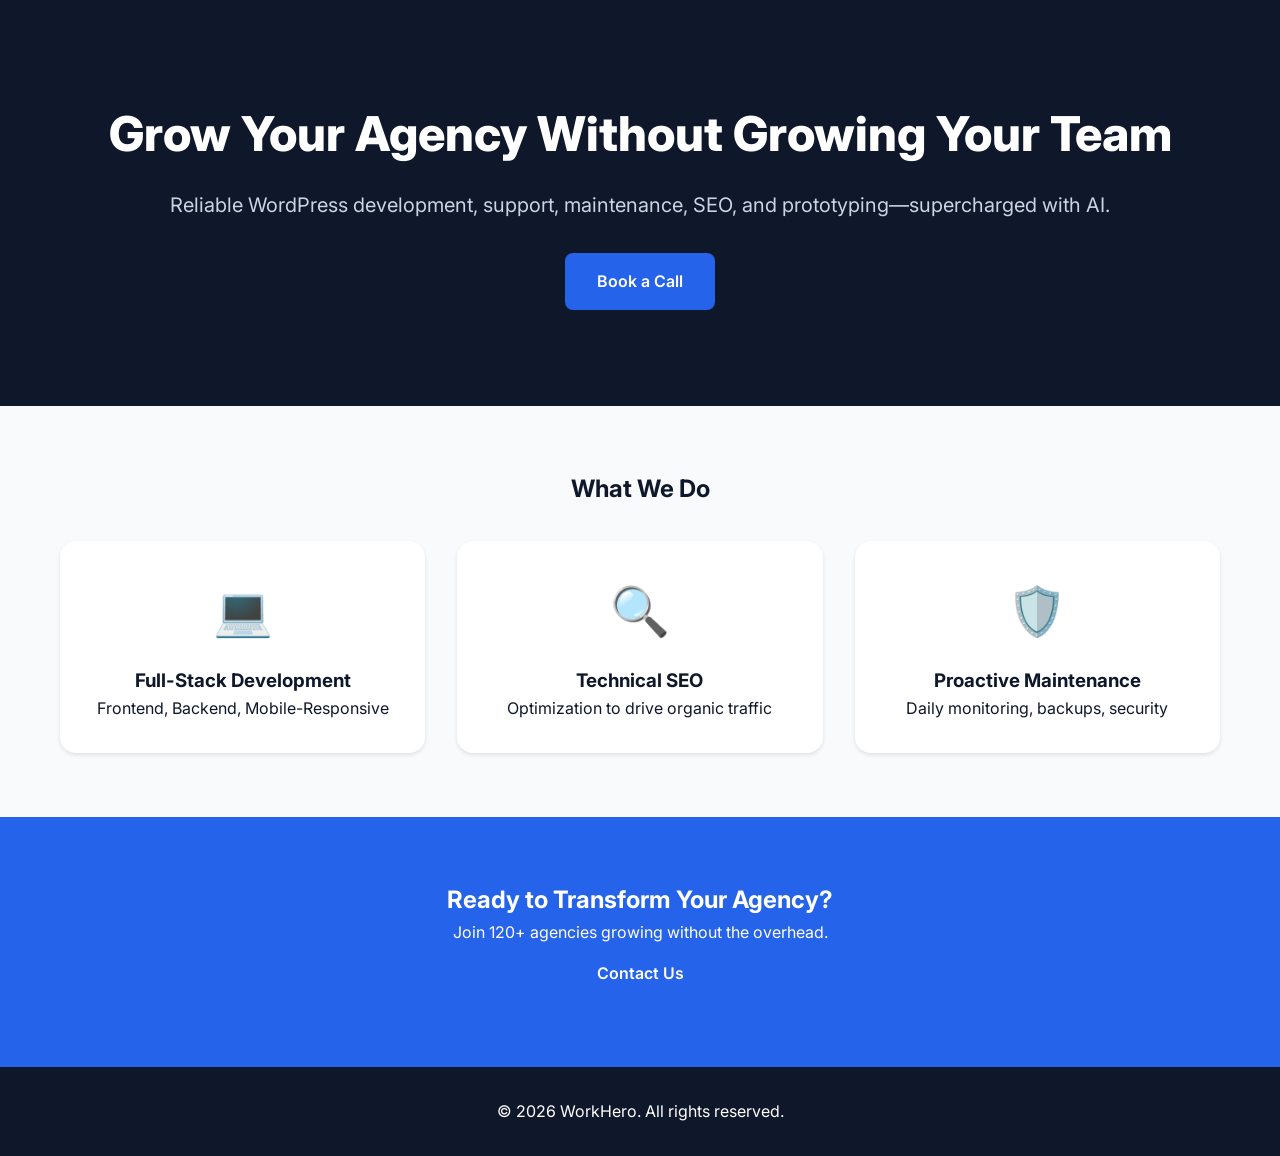
==== index.html @ 6fccb085 "Clean GitHub Pages - No custom domain" ====
<!DOCTYPE html>
<html lang="en">
<head>
    <meta charset="UTF-8">
    <meta name="viewport" content="width=device-width, initial-scale=1.0">
    <title>WorkHero - Grow Your Agency</title>
    <meta name="description" content="WordPress development for agencies">
    <link href="https://fonts.googleapis.com/css2?family=Inter:wght@300;400;600;700;800&display=swap" rel="stylesheet">
    <style>
        *{margin:0;padding:0;box-sizing:border-box}
        body{font-family:Inter,sans-serif;line-height:1.6;color:#0f172a;background:#f8fafc}
        .container{max-width:1200px;margin:0 auto;padding:0 20px}
        .hero{background:#0f172a;color:#fff;padding:6rem 0;text-align:center}
        .hero h1{font-size:3rem;font-weight:800;margin-bottom:1rem}
        .hero p{font-size:1.25rem;color:#cbd5e1;margin-bottom:2rem}
        .btn{display:inline-block;padding:1rem 2rem;border-radius:8px;text-decoration:none;font-weight:600}
        .btn-primary{background:#2563eb;color:#fff}
        .btn-primary:hover{background:#1d4ed8}
        .features{padding:4rem 0}
        .features h2{text-align:center;margin-bottom:2rem}
        .feature-grid{display:grid;grid-template-columns:repeat(auto-fit,minmax(280px,1fr));gap:2rem}
        .feature-card{background:#fff;padding:2rem;border-radius:16px;box-shadow:0 2px 4px rgba(0,0,0,0.1);text-align:center}
        .feature-icon{font-size:3rem;margin-bottom:1rem}
        .contact{padding:4rem 0;text-align:center;background:#2563eb;color:#fff}
        footer{text-align:center;padding:2rem;background:#0f172a;color:#fff}
    </style>
</head>
<body>
    <div class="hero">
        <div class="container">
            <h1>Grow Your Agency Without Growing Your Team</h1>
            <p>Reliable WordPress development, support, maintenance, SEO, and prototyping—supercharged with AI.</p>
            <a href="#contact" class="btn btn-primary">Book a Call</a>
        </div>
    </div>

    <div class="features" id="contact">
        <div class="container">
            <h2>What We Do</h2>
            <div class="feature-grid">
                <div class="feature-card">
                    <div class="feature-icon">💻</div>
                    <h3>Full-Stack Development</h3>
                    <p>Frontend, Backend, Mobile-Responsive</p>
                </div>
                <div class="feature-card">
                    <div class="feature-icon">🔍</div>
                    <h3>Technical SEO</h3>
                    <p>Optimization to drive organic traffic</p>
                </div>
                <div class="feature-card">
                    <div class="feature-icon">🛡️</div>
                    <h3>Proactive Maintenance</h3>
                    <p>Daily monitoring, backups, security</p>
                </div>
            </div>
        </div>
    </div>

    <div class="contact">
        <div class="container">
            <h2>Ready to Transform Your Agency?</h2>
            <p>Join 120+ agencies growing without the overhead.</p>
            <a href="mailto:hello@workhero.com" class="btn btn-primary">Contact Us</a>
        </div>
    </div>

    <footer>
        <p>&copy; 2026 WorkHero. All rights reserved.</p>
    </footer>
</body>
</html>
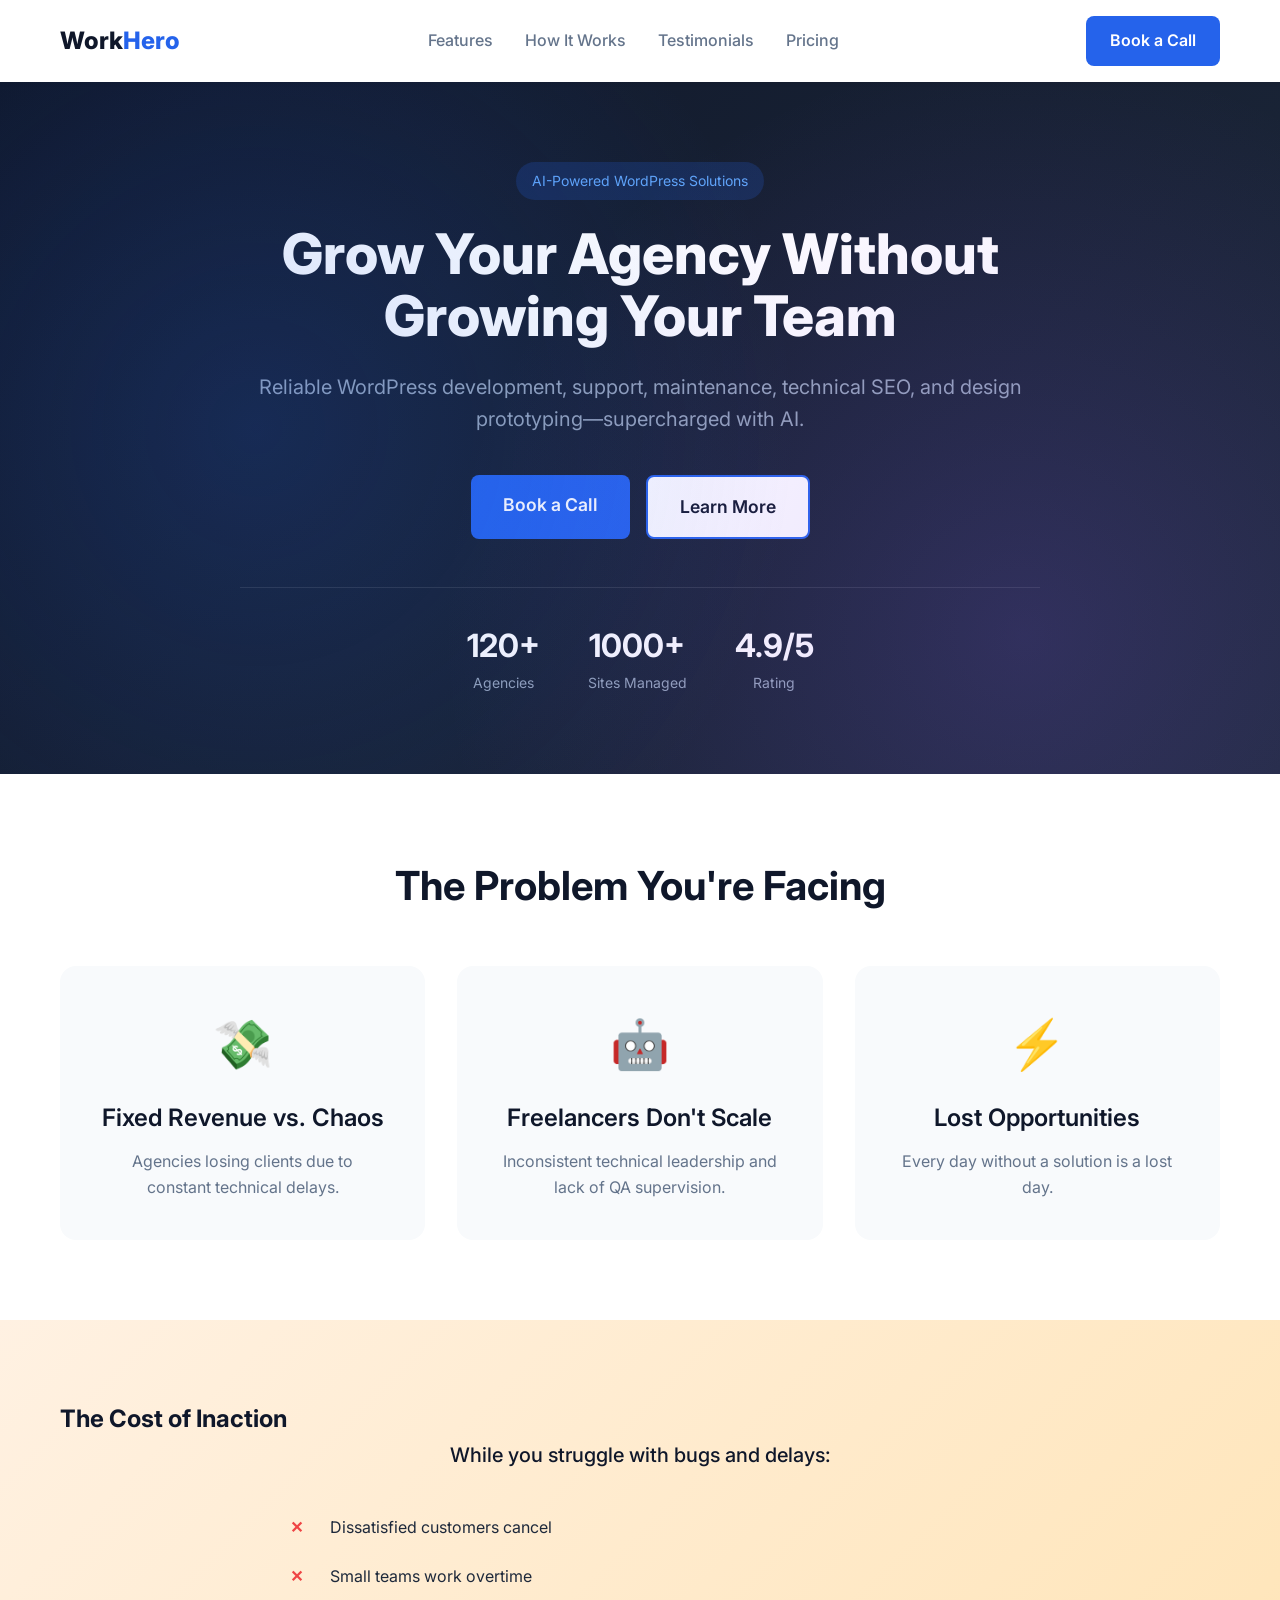
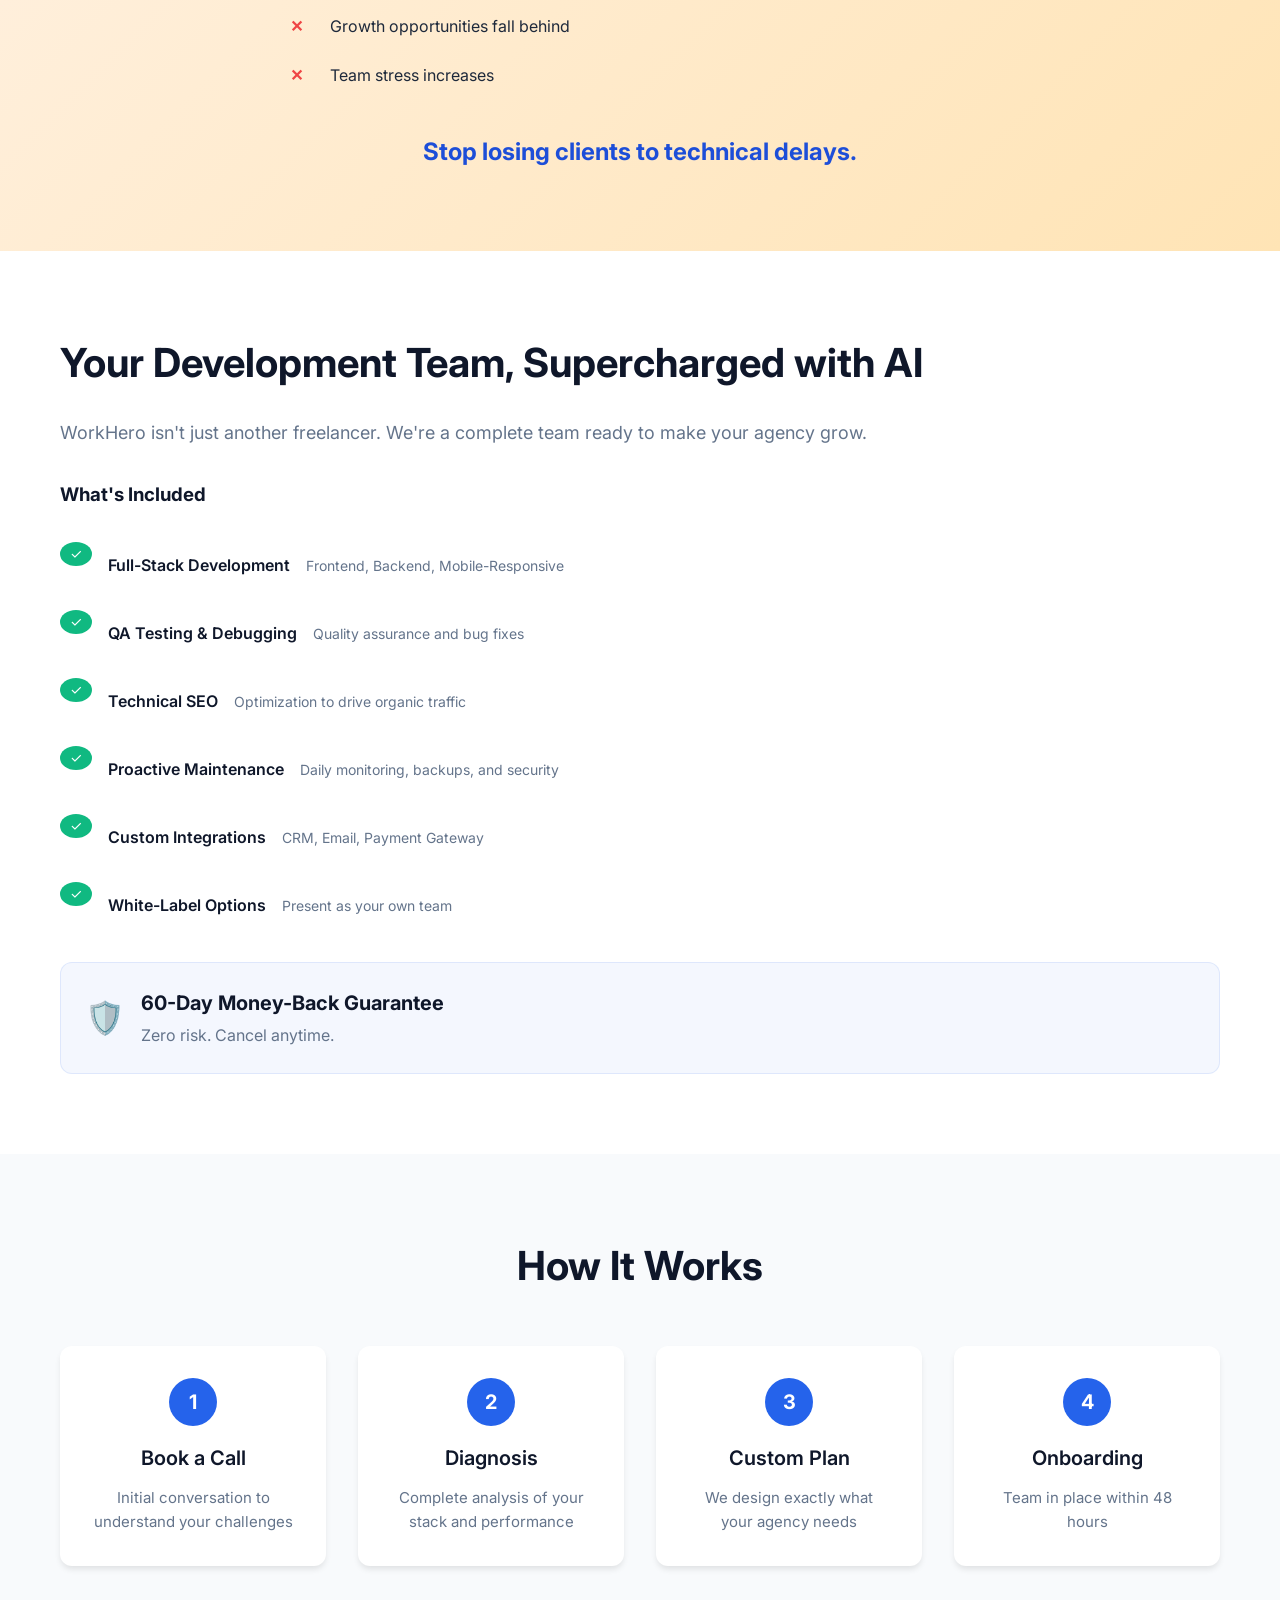
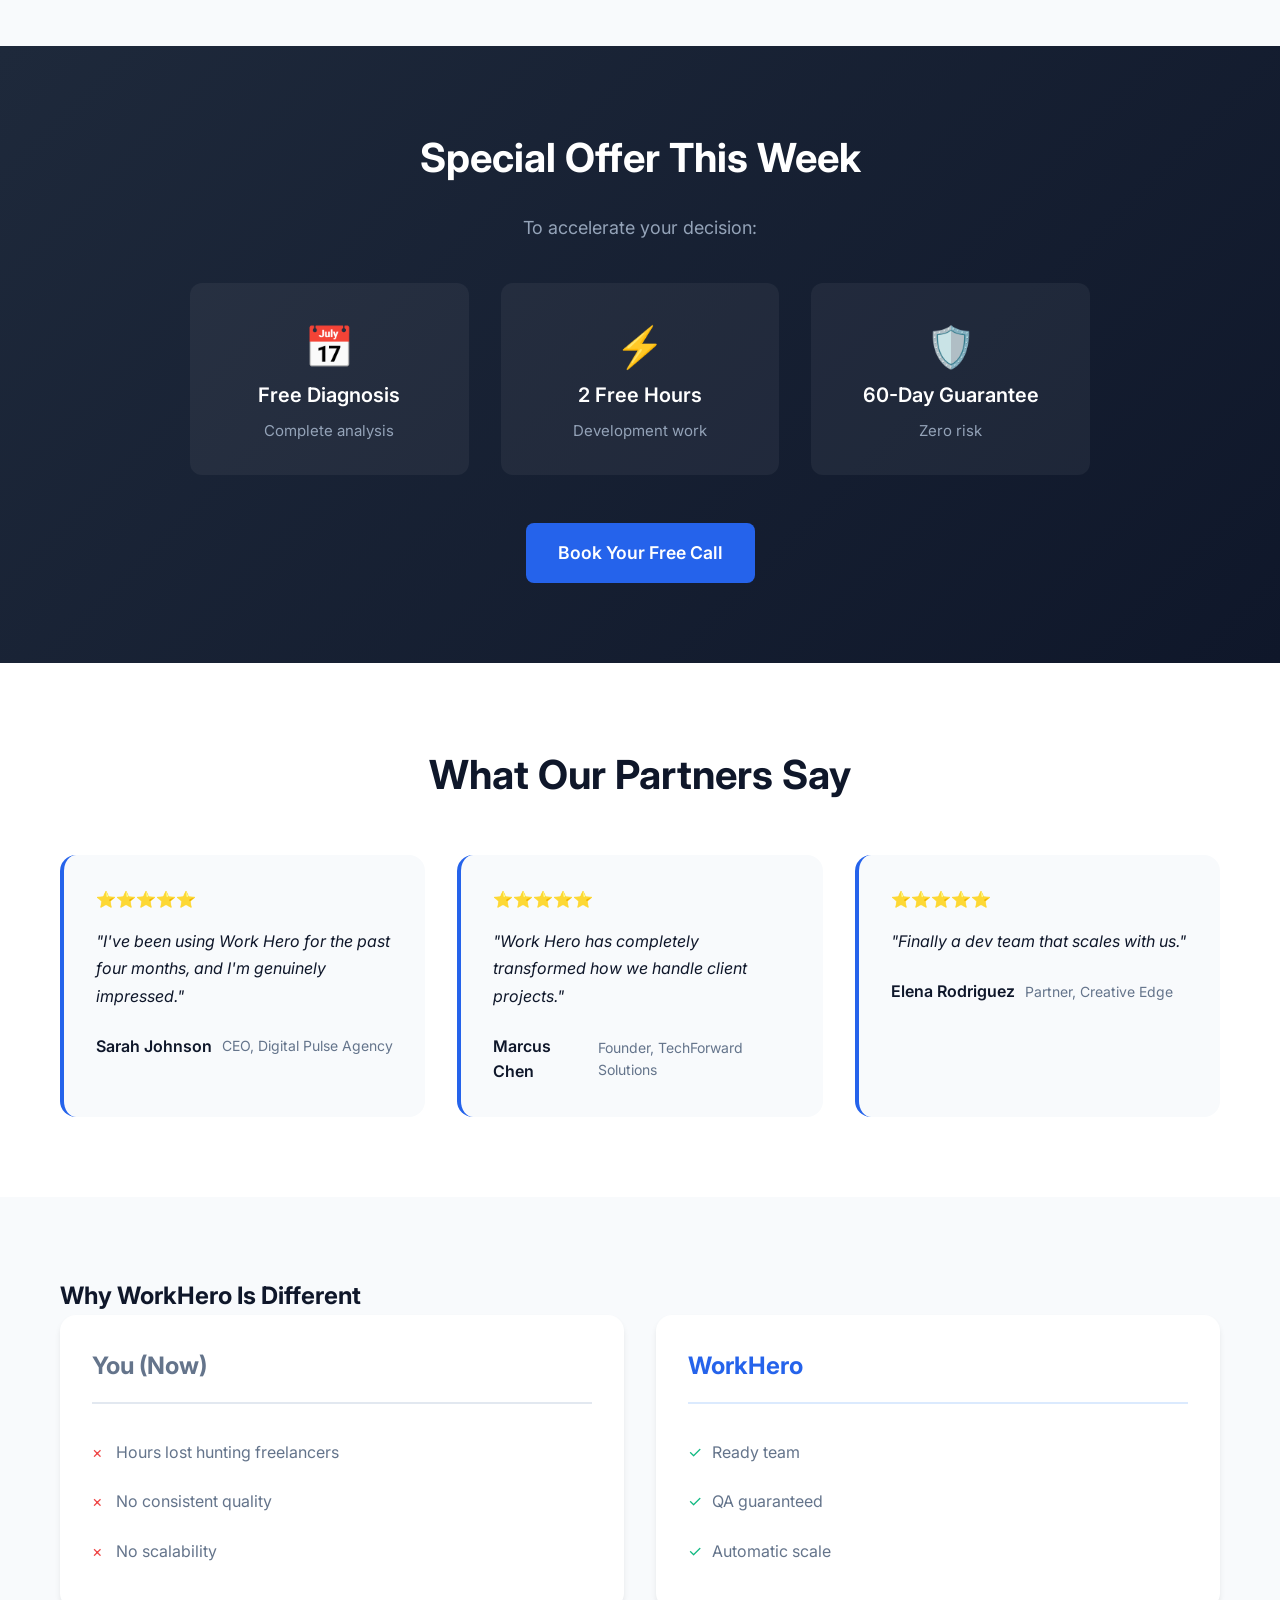
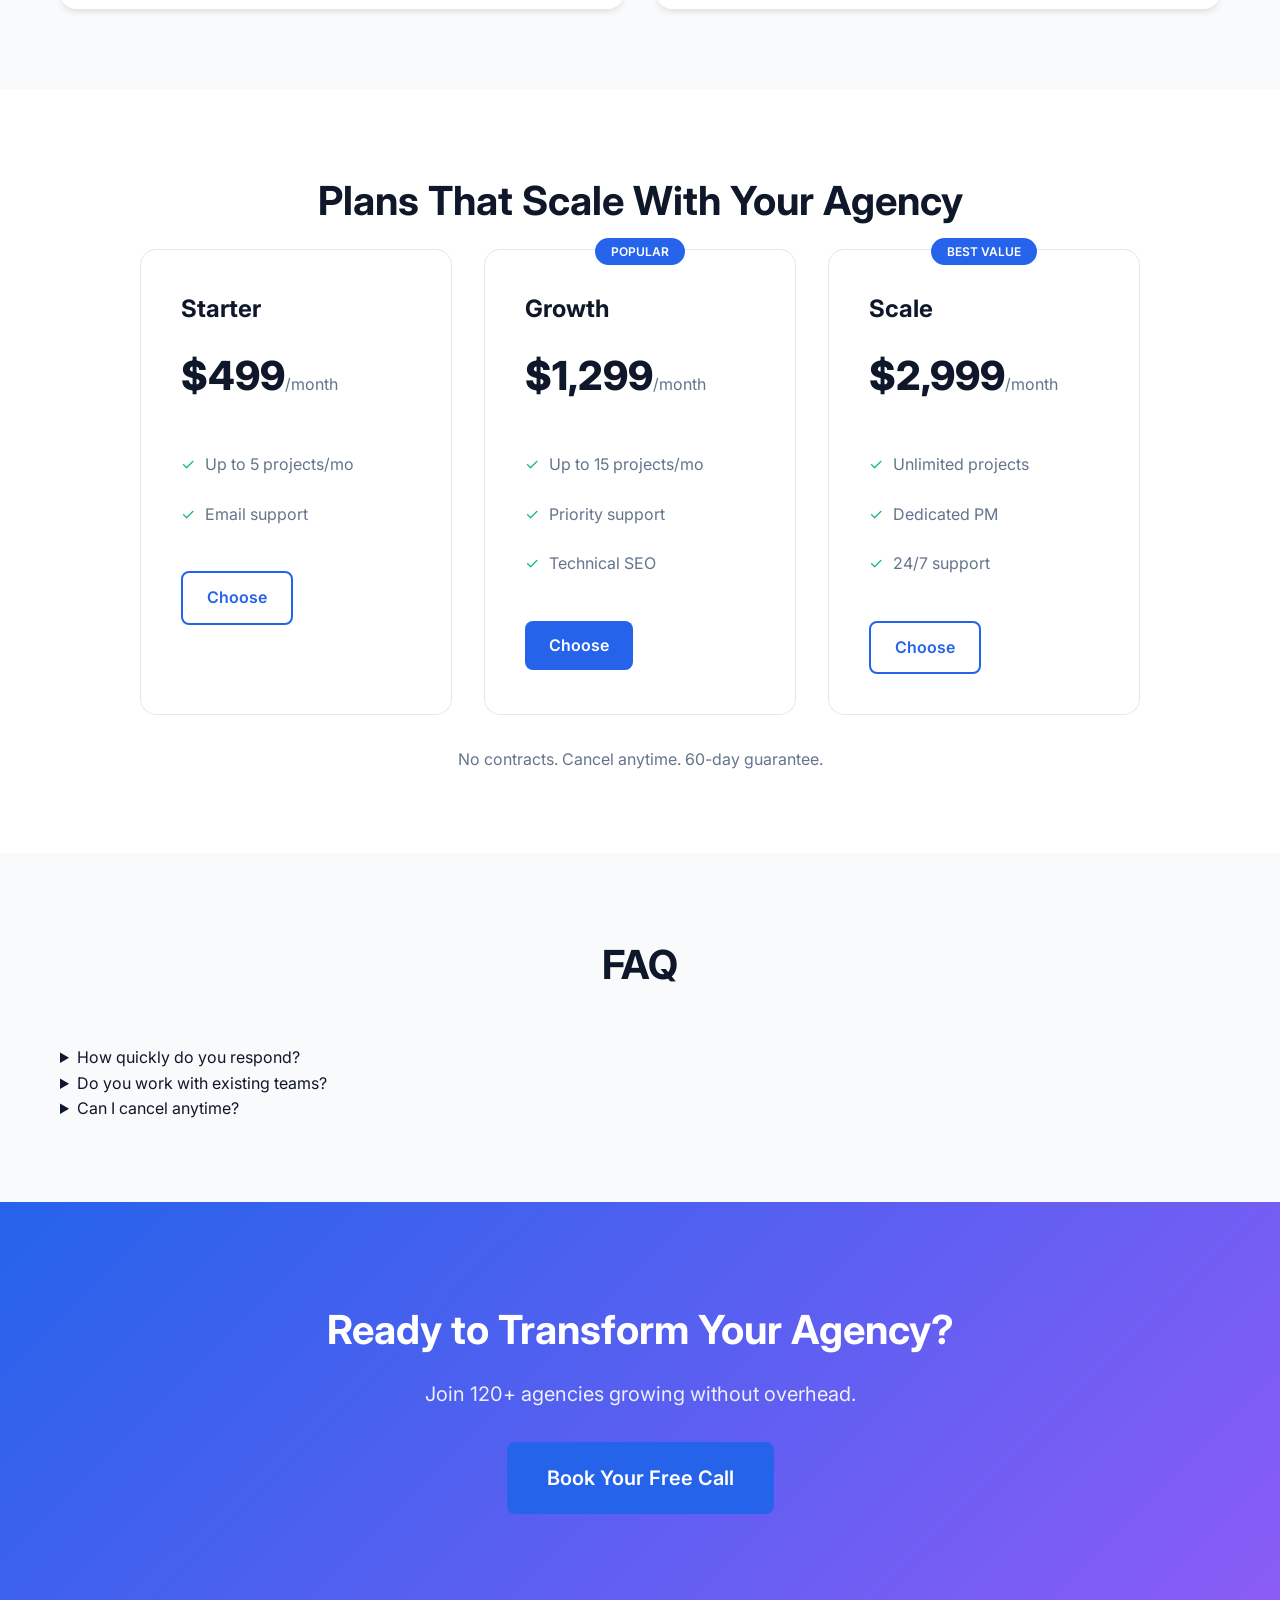
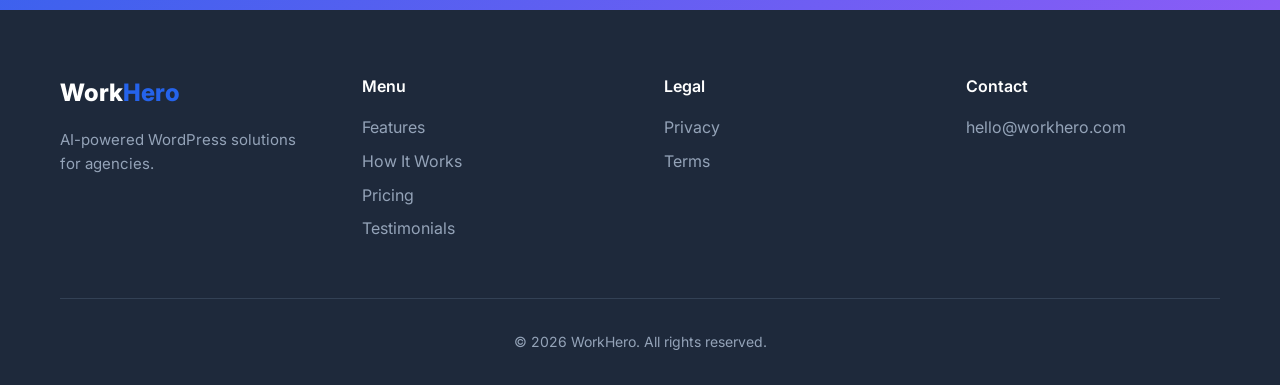
==== commit 484df31c: "Complete WorkHero Landing Page - full English version" ====
--- a/index.html
+++ b/index.html
@@ -3,70 +3,204 @@
 <head>
     <meta charset="UTF-8">
     <meta name="viewport" content="width=device-width, initial-scale=1.0">
-    <title>WorkHero - Grow Your Agency</title>
-    <meta name="description" content="WordPress development for agencies">
-    <link href="https://fonts.googleapis.com/css2?family=Inter:wght@300;400;600;700;800&display=swap" rel="stylesheet">
-    <style>
-        *{margin:0;padding:0;box-sizing:border-box}
-        body{font-family:Inter,sans-serif;line-height:1.6;color:#0f172a;background:#f8fafc}
-        .container{max-width:1200px;margin:0 auto;padding:0 20px}
-        .hero{background:#0f172a;color:#fff;padding:6rem 0;text-align:center}
-        .hero h1{font-size:3rem;font-weight:800;margin-bottom:1rem}
-        .hero p{font-size:1.25rem;color:#cbd5e1;margin-bottom:2rem}
-        .btn{display:inline-block;padding:1rem 2rem;border-radius:8px;text-decoration:none;font-weight:600}
-        .btn-primary{background:#2563eb;color:#fff}
-        .btn-primary:hover{background:#1d4ed8}
-        .features{padding:4rem 0}
-        .features h2{text-align:center;margin-bottom:2rem}
-        .feature-grid{display:grid;grid-template-columns:repeat(auto-fit,minmax(280px,1fr));gap:2rem}
-        .feature-card{background:#fff;padding:2rem;border-radius:16px;box-shadow:0 2px 4px rgba(0,0,0,0.1);text-align:center}
-        .feature-icon{font-size:3rem;margin-bottom:1rem}
-        .contact{padding:4rem 0;text-align:center;background:#2563eb;color:#fff}
-        footer{text-align:center;padding:2rem;background:#0f172a;color:#fff}
-    </style>
+    <title>WorkHero - Grow Your Agency Without Growing Your Team</title>
+    <meta name="description" content="Reliable WordPress development, support, maintenance, SEO & prototyping—supercharged with AI">
+    <link rel="stylesheet" href="styles.css">
+    <link rel="preconnect" href="https://fonts.googleapis.com">
+    <link rel="preconnect" href="https://fonts.gstatic.com" crossorigin>
+    <link href="https://fonts.googleapis.com/css2?family=Inter:wght@300;400;500;600;700;800&display=swap" rel="stylesheet">
 </head>
 <body>
-    <div class="hero">
-        <div class="container">
-            <h1>Grow Your Agency Without Growing Your Team</h1>
-            <p>Reliable WordPress development, support, maintenance, SEO, and prototyping—supercharged with AI.</p>
-            <a href="#contact" class="btn btn-primary">Book a Call</a>
+    <!-- Navigation -->
+    <nav class="navbar">
+        <div class="container">
+            <div class="logo">Work<span class="logo-highlight">Hero</span></div>
+            <ul class="nav-links">
+                <li><a href="#features">Features</a></li>
+                <li><a href="#how-it-works">How It Works</a></li>
+                <li><a href="#testimonials">Testimonials</a></li>
+                <li><a href="#pricing">Pricing</a></li>
+            </ul>
+            <a href="#cta" class="btn btn-primary">Book a Call</a>
+        </div>
+    </nav>
+
+    <!-- Hero Section -->
+    <header class="hero" id="cta">
+        <div class="container">
+            <div class="hero-content">
+                <span class="badge">AI-Powered WordPress Solutions</span>
+                <h1 class="hero-headline">Grow Your Agency Without Growing Your Team</h1>
+                <p class="hero-subheadline">Reliable WordPress development, support, maintenance, technical SEO, and design prototyping—supercharged with AI.</p>
+                <div class="hero-cta">
+                    <a href="#cta" class="btn btn-primary btn-lg">Book a Call</a>
+                    <a href="#how-it-works" class="btn btn-secondary btn-lg">Learn More</a>
+                </div>
+                <div class="hero-stats">
+                    <div class="stat"><span class="stat-number">120+</span><span class="stat-label">Agencies</span></div>
+                    <div class="stat"><span class="stat-number">1000+</span><span class="stat-label">Sites Managed</span></div>
+                    <div class="stat"><span class="stat-number">4.9/5</span><span class="stat-label">Rating</span></div>
+                </div>
+            </div>
+        </div>
+    </header>
+
+    <!-- Problem Section -->
+    <section class="problem-section">
+        <div class="container">
+            <h2>The Problem You're Facing</h2>
+            <div class="problem-grid">
+                <div class="problem-card"><div class="icon">💸</div><h3>Fixed Revenue vs. Chaos</h3><p>Agencies losing clients due to constant technical delays.</p></div>
+                <div class="problem-card"><div class="icon">🤖</div><h3>Freelancers Don't Scale</h3><p>Inconsistent technical leadership and lack of QA supervision.</p></div>
+                <div class="problem-card"><div class="icon">⚡</div><h3>Lost Opportunities</h3><p>Every day without a solution is a lost day.</p></div>
+            </div>
+        </div>
+    </section>
+
+    <!-- Agitation Section -->
+    <section class="agitation-section">
+        <div class="container">
+            <h2>The Cost of Inaction</h2>
+            <div class="agitation-content">
+                <p class="agitation-text">While you struggle with bugs and delays:</p>
+                <ul class="agitation-list">
+                    <li>Dissatisfied customers cancel</li>
+                    <li>Small teams work overtime</li>
+                    <li>Growth opportunities fall behind</li>
+                    <li>Team stress increases</li>
+                </ul>
+                <p><strong>Stop losing clients to technical delays.</strong></p>
+            </div>
+        </div>
+    </section>
+
+    <!-- Solution Section -->
+    <section class="solution-section">
+        <div class="container">
+            <div class="solution-text">
+                <h2>Your Development Team, Supercharged with AI</h2>
+                <p class="solution-intro">WorkHero isn't just another freelancer. We're a complete team ready to make your agency grow.</p>
+                <h3>What's Included</h3>
+                <ul class="solution-list">
+                    <li><span class="badge badge-check">✓</span><strong>Full-Stack Development</strong><span class="light">Frontend, Backend, Mobile-Responsive</span></li>
+                    <li><span class="badge badge-check">✓</span><strong>QA Testing & Debugging</strong><span class="light">Quality assurance and bug fixes</span></li>
+                    <li><span class="badge badge-check">✓</span><strong>Technical SEO</strong><span class="light">Optimization to drive organic traffic</span></li>
+                    <li><span class="badge badge-check">✓</span><strong>Proactive Maintenance</strong><span class="light">Daily monitoring, backups, and security</span></li>
+                    <li><span class="badge badge-check">✓</span><strong>Custom Integrations</strong><span class="light">CRM, Email, Payment Gateway</span></li>
+                    <li><span class="badge badge-check">✓</span><strong>White-Label Options</strong><span class="light">Present as your own team</span></li>
+                </ul>
+                <div class="guarantee-badge"><span class="guarantee-icon">🛡️</span><div><strong>60-Day Money-Back Guarantee</strong><p class="light">Zero risk. Cancel anytime.</p></div></div>
+            </div>
+        </div>
+    </section>
+
+    <!-- How It Works -->
+    <section class="how-it-works" id="how-it-works">
+        <div class="container">
+            <h2>How It Works</h2>
+            <div class="steps-grid">
+                <div class="step"><span class="step-number">1</span><h3>Book a Call</h3><p>Initial conversation to understand your challenges</p></div>
+                <div class="step"><span class="step-number">2</span><h3>Diagnosis</h3><p>Complete analysis of your stack and performance</p></div>
+                <div class="step"><span class="step-number">3</span><h3>Custom Plan</h3><p>We design exactly what your agency needs</p></div>
+                <div class="step"><span class="step-number">4</span><h3>Onboarding</h3><p>Team in place within 48 hours</p></div>
+            </div>
+        </div>
+    </section>
+
+    <!-- Offer Section -->
+    <section class="offer-section">
+        <div class="container">
+            <div class="offer-content">
+                <h2>Special Offer This Week</h2>
+                <p class="offer-intro">To accelerate your decision:</p>
+                <div class="offer-grid">
+                    <div class="offer-item"><span class="offer-icon">📅</span><h3>Free Diagnosis</h3><p>Complete analysis</p></div>
+                    <div class="offer-item"><span class="offer-icon">⚡</span><h3>2 Free Hours</h3><p>Development work</p></div>
+                    <div class="offer-item"><span class="offer-icon">🛡️</span><h3>60-Day Guarantee</h3><p>Zero risk</p></div>
+                </div>
+                <a href="#cta" class="btn btn-primary btn-lg">Book Your Free Call</a>
+            </div>
+        </div>
+    </section>
+
+    <!-- Testimonials -->
+    <section class="testimonials" id="testimonials">
+        <div class="container">
+            <h2>What Our Partners Say</h2>
+            <div class="testimonial-grid">
+                <div class="testimonial-card"><div class="stars">⭐⭐⭐⭐⭐</div><p class="quote">"I've been using Work Hero for the past four months, and I'm genuinely impressed."</p><div class="author"><div class="author-name">Sarah Johnson</div><div class="author-title">CEO, Digital Pulse Agency</div></div></div>
+                <div class="testimonial-card"><div class="stars">⭐⭐⭐⭐⭐</div><p class="quote">"Work Hero has completely transformed how we handle client projects."</p><div class="author"><div class="author-name">Marcus Chen</div><div class="author-title">Founder, TechForward Solutions</div></div></div>
+                <div class="testimonial-card"><div class="stars">⭐⭐⭐⭐⭐</div><p class="quote">"Finally a dev team that scales with us."</p><div class="author"><div class="author-name">Elena Rodriguez</div><div class="author-title">Partner, Creative Edge</div></div></div>
+            </div>
+        </div>
+    </section>
+
+    <!-- Authority -->
+    <section class="authority">
+        <div class="container">
+            <h2>Why WorkHero Is Different</h2>
+            <div class="comparison-grid">
+                <div class="comparison-col"><h3>You (Now)</h3><ul><li>Hours lost hunting freelancers</li><li>No consistent quality</li><li>No scalability</li></ul></div>
+                <div class="comparison-col"><h3>WorkHero</h3><ul><li>Ready team</li><li>QA guaranteed</li><li>Automatic scale</li></ul></div>
+            </div>
+        </div>
+    </section>
+
+    <!-- Pricing -->
+    <section class="pricing" id="pricing">
+        <div class="container">
+            <h2>Plans That Scale With Your Agency</h2>
+            <div class="pricing-grid">
+                <div class="pricing-card"><h3>Starter</h3><div class="price">$499<span class="period">/month</span></div><ul><li>Up to 5 projects/mo</li><li>Email support</li></ul><a href="#" class="btn btn-outline">Choose</a></div>
+                <div class="pricing-card"><span class="popular-badge">Popular</span><h3>Growth</h3><div class="price">$1,299<span class="period">/month</span></div><ul><li>Up to 15 projects/mo</li><li>Priority support</li><li>Technical SEO</li></ul><a href="#" class="btn btn-primary">Choose</a></div>
+                <div class="pricing-card"><span class="popular-badge">Best Value</span><h3>Scale</h3><div class="price">$2,999<span class="period">/month</span></div><ul><li>Unlimited projects</li><li>Dedicated PM</li><li>24/7 support</li></ul><a href="#" class="btn btn-outline">Choose</a></div>
+            </div>
+            <p class="pricing-footer">No contracts. Cancel anytime. 60-day guarantee.</p>
+        </div>
+    </section>
+
+    <!-- FAQ -->
+    <section class="faq">
+        <div class="container">
+            <h2>FAQ</h2>
+            <details><summary>How quickly do you respond?</summary><div>24-48 hour turnaround</div></details>
+            <details><summary>Do you work with existing teams?</summary><div>Absolutely. We complement your team.</div></details>
+            <details><summary>Can I cancel anytime?</summary><div>Yes. No contracts. 60-day guarantee.</div></details>
+        </div>
+    </section>
+
+    <!-- Final CTA -->
+    <section class="final-cta">
+        <div class="container">
+            <h2>Ready to Transform Your Agency?</h2>
+            <p>Join 120+ agencies growing without overhead.</p>
+            <a href="#cta" class="btn btn-primary btn-xl">Book Your Free Call</a>
+        </div>
+    </section>
+
+    <!-- Exit Intent -->
+    <div class="exit-intent" id="exitIntent">
+        <div class="exit-content">
+            <h3>Wait! Get Your Free Offer</h3>
+            <p>Get your <strong>free</strong> WordPress health check and 2 hours of development.</p>
+            <a href="#" class="btn btn-primary">Claim Offer</a>
+            <button class="close-btn" id="closeExit">No thanks</button>
         </div>
     </div>
 
-    <div class="features" id="contact">
-        <div class="container">
-            <h2>What We Do</h2>
-            <div class="feature-grid">
-                <div class="feature-card">
-                    <div class="feature-icon">💻</div>
-                    <h3>Full-Stack Development</h3>
-                    <p>Frontend, Backend, Mobile-Responsive</p>
-                </div>
-                <div class="feature-card">
-                    <div class="feature-icon">🔍</div>
-                    <h3>Technical SEO</h3>
-                    <p>Optimization to drive organic traffic</p>
-                </div>
-                <div class="feature-card">
-                    <div class="feature-icon">🛡️</div>
-                    <h3>Proactive Maintenance</h3>
-                    <p>Daily monitoring, backups, security</p>
-                </div>
-            </div>
-        </div>
-    </div>
-
-    <div class="contact">
-        <div class="container">
-            <h2>Ready to Transform Your Agency?</h2>
-            <p>Join 120+ agencies growing without the overhead.</p>
-            <a href="mailto:hello@workhero.com" class="btn btn-primary">Contact Us</a>
-        </div>
-    </div>
-
-    <footer>
-        <p>&copy; 2026 WorkHero. All rights reserved.</p>
+    <!-- Footer -->
+    <footer class="footer">
+        <div class="container">
+            <div class="footer-grid">
+                <div class="footer-col"><div class="logo">Work<span class="logo-highlight">Hero</span></div><p>AI-powered WordPress solutions for agencies.</p></div>
+                <div class="footer-col"><h4>Menu</h4><a href="#features">Features</a><a href="#how-it-works">How It Works</a><a href="#pricing">Pricing</a><a href="#testimonials">Testimonials</a></div>
+                <div class="footer-col"><h4>Legal</h4><a href="#">Privacy</a><a href="#">Terms</a></div>
+                <div class="footer-col"><h4>Contact</h4><a href="mailto:hello@workhero.com">hello@workhero.com</a></div>
+            </div>
+            <div class="footer-bottom">&copy; 2026 WorkHero. All rights reserved.</div>
+        </div>
     </footer>
+
+    <script src="script.js"></script>
 </body>
 </html>
--- a/styles.css
+++ b/styles.css
@@ -0,0 +1,172 @@
+/* CSS Reset e Variáveis */
+*{margin:0;padding:0;box-sizing:border-box}
+:root{
+    --primary:#2563eb;--primary-dark:#1d4ed8;--primary-light:#3b82f6;
+    --secondary:#10b981;--accent:#8b5cf6;--dark:#0f172a;--dark-gray:#1e293b;
+    --gray:#64748b;--light:#f8fafc;--white:#ffffff;
+    --shadow:0 4px 6px -1px rgba(0,0,0,0.1);--shadow-lg:0 10px 15px -3px rgba(0,0,0,0.1);
+    --font-main:Inter,-apple-system,BlinkMacSystemFont,Segoe UI,Roboto,sans-serif
+}
+html{scroll-behavior:smooth}
+body{font-family:var(--font-main);line-height:1.6;color:var(--dark);background:var(--light);overflow-x:hidden}
+.container{max-width:1200px;margin:0 auto;padding:0 20px}
+
+/* Navigation */
+.navbar{background:var(--white);box-shadow:0 2px 4px rgba(0,0,0,0.05);padding:1rem 0;position:sticky;top:0;z-index:1000}
+.navbar .container{display:flex;justify-content:space-between;align-items:center}
+.logo{font-size:1.5rem;font-weight:800;color:var(--dark)}.logo-highlight{color:var(--primary)}
+.nav-links{display:flex;gap:2rem;list-style:none}.nav-links a{color:var(--gray);text-decoration:none;font-weight:500}
+.nav-links a:hover{color:var(--primary)}
+.btn{display:inline-block;padding:0.75rem 1.5rem;border-radius:8px;text-decoration:none;font-weight:600;transition:all 0.3s;border:none;cursor:pointer}
+.btn-primary{background:var(--primary);color:var(--white)}.btn-primary:hover{background:var(--primary-dark);transform:translateY(-2px)}
+.btn-secondary{background:var(--white);color:var(--dark);border:2px solid var(--primary)}.btn-secondary:hover{border-color:var(--primary);background:var(--primary);color:var(--white)}
+.btn-lg{padding:1rem 2rem;font-size:1.1rem}.btn-xl{padding:1.25rem 2.5rem;font-size:1.25rem}
+.btn-outline{background:transparent;border:2px solid var(--primary);color:var(--primary)}.btn-outline:hover{background:var(--primary);color:var(--white)}
+
+/* Hero Section */
+.hero{background:linear-gradient(135deg,var(--dark) 0%,var(--dark-gray) 100%);color:var(--white);padding:5rem 0;position:relative;overflow:hidden}
+.hero::before{content:'';position:absolute;top:0;left:0;right:0;bottom:0;background:radial-gradient(circle at 20% 50%,rgba(37,99,235,0.2) 0%,transparent 50%),radial-gradient(circle at 80% 80%,rgba(139,92,246,0.2) 0%,transparent 50%);pointer-events:none}
+.hero-content{max-width:800px;margin:0 auto;text-align:center;z-index:1}
+.badge{display:inline-block;padding:0.5rem 1rem;background:rgba(37,99,235,0.2);border-radius:20px;color:#60a5fa;font-size:0.875rem;margin-bottom:1.5rem}
+.hero-headline{font-size:3.5rem;font-weight:800;line-height:1.1;margin-bottom:1.5rem;color:var(--white)}
+.hero-subheadline{font-size:1.25rem;color:#94a3b8;margin-bottom:2.5rem;line-height:1.6}
+.hero-cta{display:flex;gap:1rem;justify-content:center;flex-wrap:wrap}
+.hero-stats{display:flex;gap:3rem;justify-content:center;margin-top:3rem;padding-top:2rem;border-top:1px solid rgba(255,255,255,0.1)}
+.stat{display:flex;flex-direction:column;align-items:center}
+.stat-number{font-size:2rem;font-weight:700;color:var(--white)}.stat-label{font-size:0.875rem;color:#94a3b8}
+
+/* Problem Section */
+.problem-section{padding:5rem 0;background:var(--white)}
+.problem-section h2{text-align:center;font-size:2.5rem;font-weight:700;margin-bottom:3rem;color:var(--dark)}
+.problem-grid{display:grid;grid-template-columns:repeat(auto-fit,minmax(280px,1fr));gap:2rem}
+.problem-card{padding:2.5rem;border-radius:16px;background:var(--light);text-align:center;transition:transform 0.3s,box-shadow 0.3s}
+.problem-card:hover{transform:translateY(-5px);box-shadow:var(--shadow-lg)}
+.problem-card .icon{font-size:3rem;margin-bottom:1rem}
+.problem-card h3{font-size:1.5rem;font-weight:600;margin-bottom:0.75rem;color:var(--dark)}
+.problem-card p{color:var(--gray)}
+
+/* Agitation Section */
+.agitation-section{padding:5rem 0;background:linear-gradient(135deg,#fff1e2 0%,#ffe4b5 100%)}
+.agitation-content{text-align:center;max-width:700px;margin:0 auto}
+.agitation-content h2{font-size:2.5rem;font-weight:700;margin-bottom:2rem;color:var(--dark)}
+.agitation-text{font-size:1.25rem;margin-bottom:2rem;color:var(--dark);font-weight:500}
+.agitation-list{list-style:none;margin-bottom:2rem;text-align:left}
+.agitation-list li{padding:0.75rem 0;padding-left:2.5rem;position:relative;color:var(--dark-gray)}
+.agitation-list li::before{content:'✕';position:absolute;left:0;color:#ef4444;font-weight:bold}
+.agitation-content strong{display:block;font-size:1.5rem;color:var(--primary-dark);margin-top:1.5rem}
+
+/* Solution Section */
+.solution-section{padding:5rem 0;background:var(--white)}
+.solution-grid{display:grid;grid-template-columns:1fr;gap:3rem}
+.solution-text h2{font-size:2.5rem;font-weight:700;margin-bottom:1.5rem;color:var(--dark)}
+.solution-intro{font-size:1.125rem;color:var(--gray);margin-bottom:2rem}
+.solution-list{list-style:none;margin:2rem 0}
+.solution-list li{margin-bottom:1.25rem;display:flex;align-items:center;gap:1rem;font-size:1rem}
+.solution-list li .badge-check{background:#10b981;color:white;border-radius:50%;width:24px;height:24px;display:flex;align-items:center;justify-content:center;flex-shrink:0}
+.solution-list li strong{color:var(--dark);font-weight:600;display:block}
+.solution-list li .light{color:var(--gray);font-size:0.875rem}
+.guarantee-badge{display:flex;align-items:center;gap:1rem;padding:1.5rem;background:rgba(37,99,235,0.05);border-radius:12px;border:1px solid rgba(37,99,235,0.1);margin-top:2rem}
+.guarantee-icon{font-size:2rem}.guarantee-badge strong{display:block;font-size:1.25rem;color:var(--dark)}
+.guarantee-badge .light{color:var(--gray);margin-top:0.25rem}
+
+/* How It Works */
+.how-it-works{padding:5rem 0;background:var(--light)}
+.how-it-works h2{text-align:center;font-size:2.5rem;font-weight:700;margin-bottom:3rem;color:var(--dark)}
+.steps-grid{display:grid;grid-template-columns:repeat(auto-fit,minmax(240px,1fr));gap:2rem}
+.step{text-align:center;padding:2rem;background:var(--white);border-radius:12px;box-shadow:var(--shadow);transition:transform 0.3s}
+.step:hover{transform:translateY(-5px)}
+.step-number{display:inline-block;width:48px;height:48px;background:var(--primary);color:var(--white);border-radius:50%;display:flex;align-items:center;justify-content:center;font-size:1.25rem;font-weight:700;margin:0 auto 1rem}
+.step h3{font-size:1.25rem;font-weight:600;margin-bottom:0.75rem;color:var(--dark)}
+.step p{color:var(--gray);font-size:0.9375rem}
+
+/* Offer Section */
+.offer-section{padding:5rem 0;background:linear-gradient(135deg,#1e293b 0%,#0f172a 100%);color:var(--white)}
+.offer-content{text-align:center;max-width:900px;margin:0 auto}
+.offer-content h2{font-size:2.5rem;font-weight:700;margin-bottom:1.5rem}.offer-intro{font-size:1.125rem;color:#94a3b8;margin-bottom:2.5rem}
+.offer-grid{display:grid;grid-template-columns:repeat(auto-fit,minmax(250px,1fr));gap:2rem;margin-bottom:3rem}
+.offer-item{padding:2rem;background:rgba(255,255,255,0.05);border-radius:12px;transition:transform 0.3s}
+.offer-item:hover{transform:translateY(-5px)}.offer-icon{font-size:2.5rem;margin-bottom:1rem}
+.offer-item h3{font-size:1.25rem;font-weight:600;margin-bottom:0.5rem}
+.offer-item p{color:#94a3b8;font-size:0.9375rem}
+.offer-countdown{margin:2rem 0;font-size:1.25rem}.countdown-timer{font-weight:700;color:#60a5fa;margin-left:1rem}
+
+/* Testimonials */
+.testimonials{padding:5rem 0;background:var(--white)}
+.testimonials h2{text-align:center;font-size:2.5rem;font-weight:700;margin-bottom:3rem;color:var(--dark)}
+.testimonial-grid{display:grid;grid-template-columns:repeat(auto-fit,minmax(320px,1fr));gap:2rem}
+.testimonial-card{padding:2rem;background:var(--light);border-radius:16px;border-left:4px solid var(--primary)}
+.stars{color:#f59e0b;margin-bottom:1rem}.quote{font-style:italic;color:var(--dark);margin-bottom:1.5rem;line-height:1.7}
+.author{display:flex;align-items:center;gap:10px}.author-name{font-weight:600;color:var(--dark)}.author-title{color:var(--gray);font-size:0.875rem}
+
+/* Authority */
+.authority{padding:5rem 0;background:var(--light)}
+.authority-content h2{text-align:center;font-size:2.5rem;font-weight:700;margin-bottom:3rem;color:var(--dark)}
+.comparison-grid{display:grid;grid-template-columns:1fr 1fr;gap:2rem}
+.comparison-col{padding:2rem;background:var(--white);border-radius:16px;box-shadow:var(--shadow)}
+.comparison-col h3{font-size:1.5rem;font-weight:700;margin-bottom:1.5rem;padding-bottom:1rem;border-bottom:2px solid var(--light)}
+.comparison-col:first-child h3{color:var(--gray);border-color:#e2e8f0}.comparison-col:last-child h3{color:var(--primary);border-color:#dbeafe}
+.comparison-col ul{list-style:none}.comparison-col ul li{padding:0.75rem 0;padding-left:1.5rem;position:relative;color:var(--gray)}
+.comparison-col ul li::before{content:'×';position:absolute;left:0;color:#ef4444}
+.comparison-col:last-child ul li::before{content:'✓';color:#10b981}
+
+/* Pricing */
+.pricing{padding:5rem 0;background:var(--white)}
+.pricing h2{text-align:center;font-size:2.5rem;font-weight:700;margin-bottom:1rem;color:var(--dark)}
+.pricing-sub{text-align:center;color:var(--gray);margin-bottom:3rem}
+.pricing-grid{display:grid;grid-template-columns:repeat(auto-fit,minmax(300px,1fr));gap:2rem;max-width:1000px;margin:0 auto}
+.pricing-card{padding:2.5rem;background:var(--white);border-radius:16px;border:1px solid #e2e8f0;transition:all 0.3s;position:relative}
+.pricing-card:hover{transform:translateY(-5px);box-shadow:var(--shadow-lg);border-color:var(--primary)}
+.popular-badge{position:absolute;top:-12px;left:50%;transform:translateX(-50%);background:var(--primary);color:var(--white);padding:0.25rem 1rem;border-radius:20px;font-size:0.75rem;font-weight:600;text-transform:uppercase}
+.popular-badge:nth-child(2){background:var(--accent)};.popular-badge:last-child{background:var(--secondary)}
+.pricing-card h3{font-size:1.5rem;font-weight:700;margin-bottom:1rem;color:var(--dark)}
+.pricing .price{font-size:2.5rem;font-weight:800;color:var(--dark);margin-bottom:2rem}
+.pricing .period{font-size:1rem;color:var(--gray);font-weight:400}
+.pricing-card ul{list-style:none;margin-bottom:2rem}
+.pricing-card ul li{padding:0.75rem 0;padding-left:1.5rem;position:relative;color:var(--gray)}
+.pricing-card ul li::before{content:'✓';position:absolute;left:0;color:var(--secondary)}
+.pricing-footer{text-align:center;color:var(--gray);margin-top:2rem;max-width:600px;margin-left:auto;margin-right:auto}
+
+/* FAQ */
+.faq{padding:5rem 0;background:var(--light)}
+.faq h2{text-align:center;font-size:2.5rem;font-weight:700;margin-bottom:3rem;color:var(--dark)}
+.faq-item{margin-bottom:1rem;background:var(--white);border-radius:8px;overflow:hidden;box-shadow:var(--shadow)}
+.faq-item details{cursor:pointer}.faq-item summary{padding:1.5rem;font-weight:600;color:var(--dark);list-style:none;transition:background 0.3s}
+.faq-item summary:hover{background:#f8fafc}.faq-item[open] summary{border-bottom:1px solid #e2e8f0}
+.faq-answer{padding:0 1.5rem 1.5rem;color:var(--gray);line-height:1.7}
+
+/* Final CTA */
+.final-cta{padding:6rem 0;background:linear-gradient(135deg,var(--primary) 0%,var(--accent) 100%);color:var(--white);text-align:center}
+.final-cta .container{max-width:700px}
+.final-cta h2{font-size:2.5rem;font-weight:700;margin-bottom:1rem}
+.final-cta p{font-size:1.25rem;margin-bottom:2rem;opacity:0.9}
+.cta-sub{color:rgba(255,255,255,0.8);margin-top:1.5rem}
+
+/* Exit Intent */
+.exit-intent{position:fixed;top:0;left:0;right:0;bottom:0;background:rgba(0,0,0,0.8);display:none;align-items:center;justify-content:center;z-index:2000}
+.exit-intent.active{display:flex;animation:fadeIn 0.3s}
+.exit-content{background:var(--white);padding:3rem;border-radius:16px;text-align:center;max-width:500px;width:90%;animation:slideUp 0.5s}
+.exit-content h3{font-size:1.75rem;margin-bottom:1rem}.exit-content p{color:var(--gray);margin-bottom:2rem}
+.exit-content .btn{margin-bottom:1rem}.close-btn{background:transparent;border:none;color:var(--gray);cursor:pointer;font-size:0.875rem}
+
+/* Footer */
+.footer{background:var(--dark-gray);color:var(--white);padding:4rem 0 2rem}
+.footer-grid{display:grid;grid-template-columns:repeat(auto-fit,minmax(200px,1fr));gap:3rem;margin-bottom:3rem}
+.footer-col .logo{font-size:1.5rem;font-weight:800;color:var(--white);margin-bottom:1rem}.footer-col .logo-highlight{color:var(--primary)}
+.footer-col p{color:#94a3b8;font-size:0.9375rem;margin-bottom:1.5rem}
+.footer-col h4{font-weight:600;margin-bottom:1rem;color:var(--white)}
+.footer-col a{display:block;color:#94a3b8;text-decoration:none;margin-bottom:0.5rem}.footer-col a:hover{color:var(--white)}
+.footer-bottom{text-align:center;padding-top:2rem;border-top:1px solid #334155;color:#94a3b8;font-size:0.875rem}
+
+/* Animations */
+@keyframes fadeIn{from{opacity:0}to{opacity:1}}
+@keyframes slideUp{from{opacity:0;transform:translateY(50px)}to{opacity:1;transform:translateY(0)}}
+
+/* Responsive */
+@media (max-width:768px){
+    .hero-headline{font-size:2.25rem}
+    .hero-stats{gap:1.5rem}
+    .nav-links{display:none}
+    .comparison-grid{grid-template-columns:1fr}
+    .pricing-grid{grid-template-columns:1fr}
+    .offer-grid{grid-template-columns:1fr}
+}
